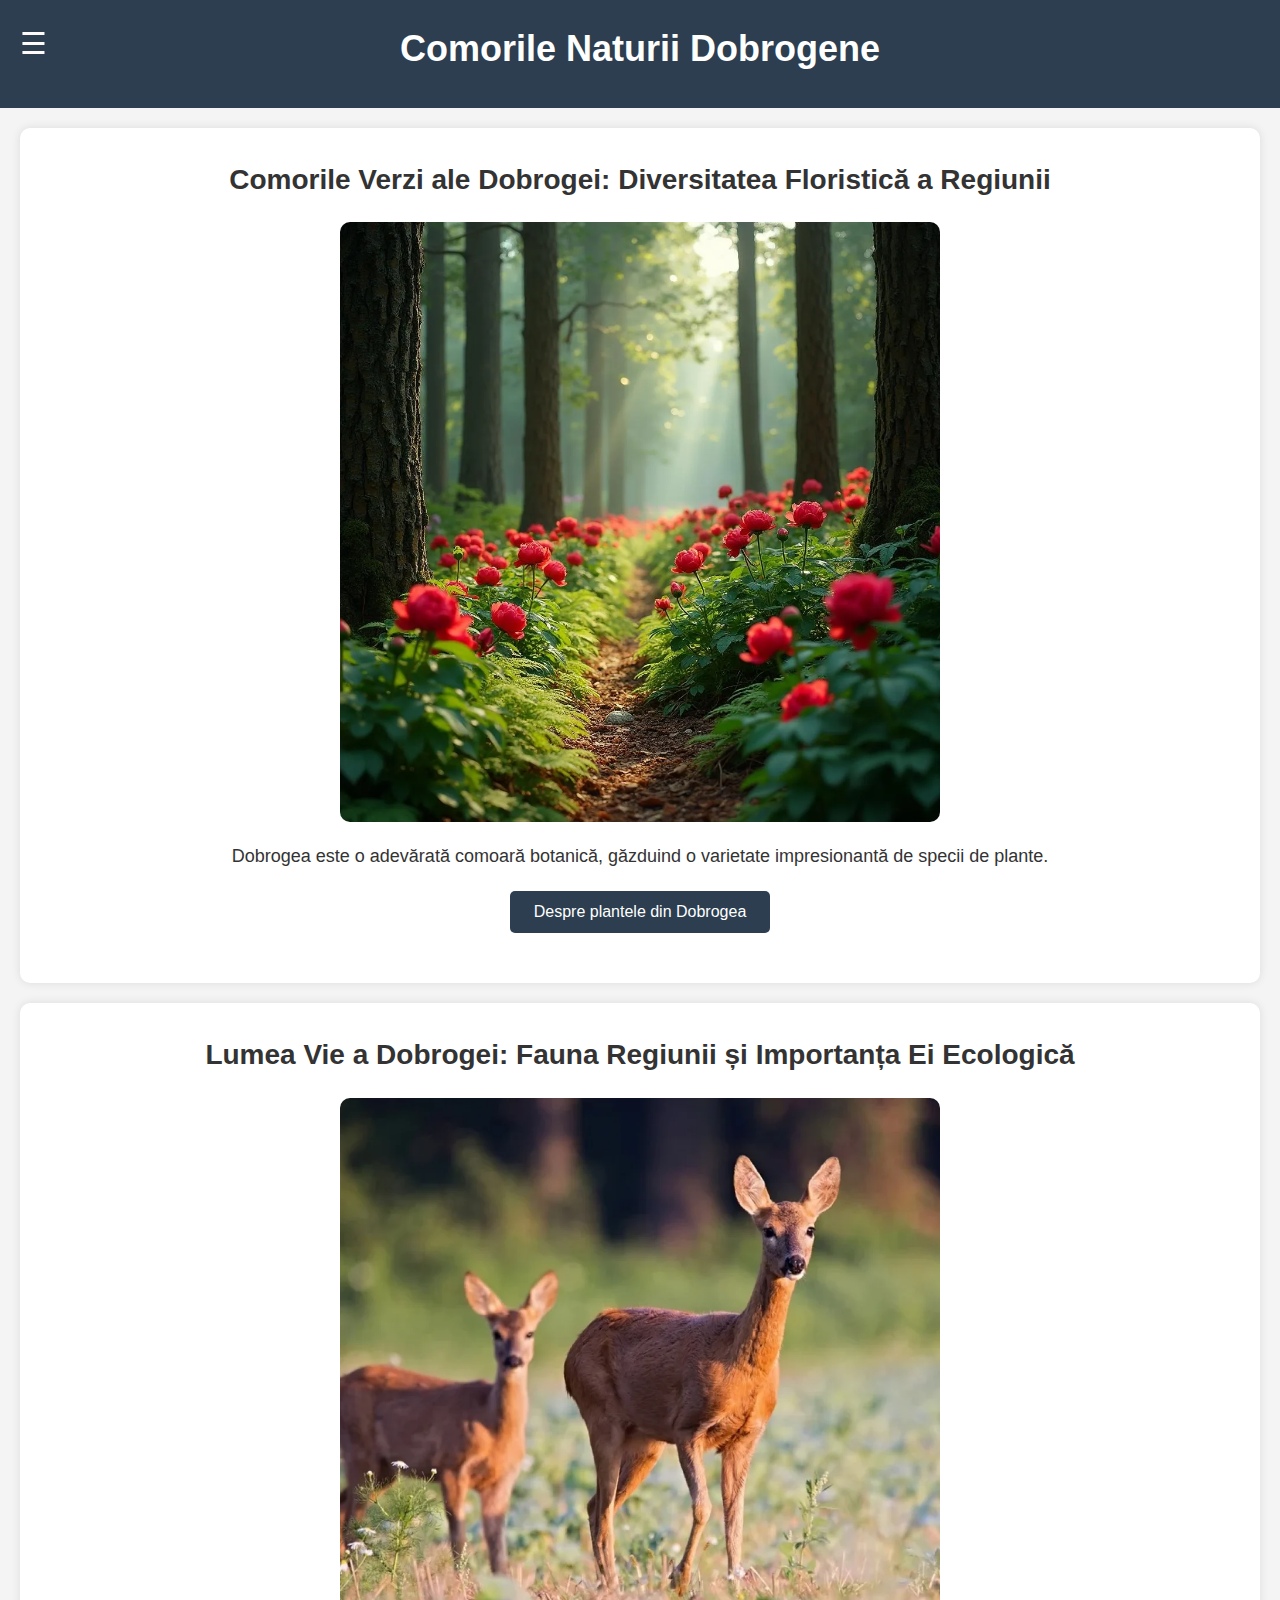
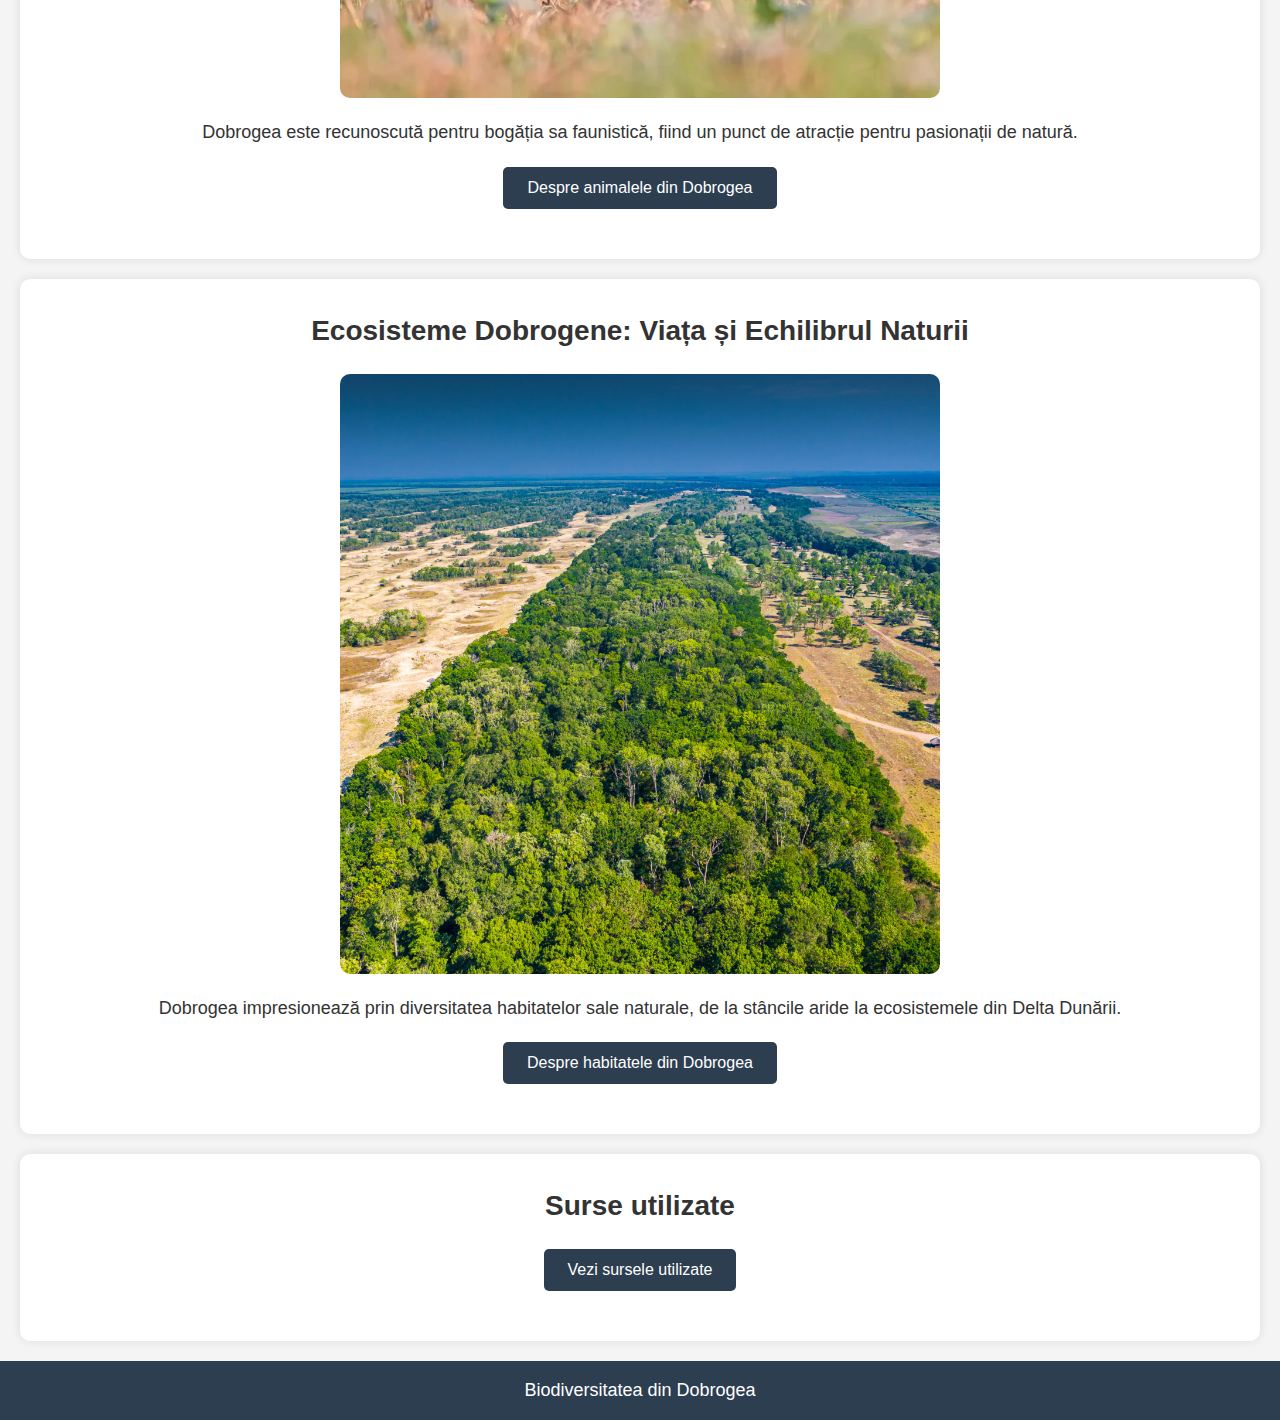
==== Acasă.html @ e5513077 "Add files via upload" ====
<!DOCTYPE html>
<html lang="ro">
<head>
    <meta charset="UTF-8">
    <meta name="viewport" content="width=device-width, initial-scale=1.0">
    <title>Biodiversitatea din Dobrogea</title>
    <link rel="stylesheet" href="CSS/style.css">
</head>
<body>

    <header id="header">
        <h1>Comorile Naturii Dobrogene</h1>
        <div id="hamburger-menu-container">
            <div id="hamburger-menu" onclick="toggleMenu()">
                &#9776; <!-- Simbolul hamburger -->
            </div>
            <nav class="menu">
                <ul>
                    <li><a href="Acasă.html">Acasă</a></li>
                    <li><a href="HTML/Plante.html">Plante</a></li>
                    <li><a href="HTML/Animale.html">Animale</a></li>
                    <li><a href="HTML/Habitate.html">Habitate</a></li>
                    <li><a href="HTML/Surse.html">Surse</a></li>
                </ul>
            </nav>
        </div>
    </header>    
    <script src="JS/script-meniu.js"></script>

    <!--<section id="biodiversitatea-in-dobrogea">
        <h2>Despre Dobrogea</h2>
        <p>Dobrogea este o regiune impresionantă, recunoscută pentru biodiversitatea sa unică.</p>
    </section>-->

    <section id="plante">
        <h2>Comorile Verzi ale Dobrogei: Diversitatea Floristică a Regiunii</h2>
        <img src="poze/pornire/plante.png" alt="Flora Dobrogei">
        <p>
            Dobrogea este o adevărată comoară botanică, găzduind o varietate impresionantă de specii de plante.
        </p>
        <button onclick="location.href='HTML/plante.html'">Despre plantele din Dobrogea</button>
    </section>

    <section id="animale">
        <h2>Lumea Vie a Dobrogei: Fauna Regiunii și Importanța Ei Ecologică</h2>
        <img src="poze/pornire/animale.webp" alt="Fauna Dobrogei">
        <p>
            Dobrogea este recunoscută pentru bogăția sa faunistică, fiind un punct de atracție pentru pasionații de natură.
        </p>
        <button onclick="location.href='HTML/animale.html'">Despre animalele din Dobrogea</button>
    </section>
    
    <section id="habitate">
        <h2>Ecosisteme Dobrogene: Viața și Echilibrul Naturii</h2>
        <img src="poze/pornire/habitate.png" alt="Habitate naturale din Dobrogea">
        <p>
            Dobrogea impresionează prin diversitatea habitatelor sale naturale, de la stâncile aride la ecosistemele din Delta Dunării.
        </p>
        <button onclick="location.href='HTML/habitate.html'">Despre habitatele din Dobrogea</button>
    </section>

    <section id="resurse">
        <h2>Surse utilizate</h2>
        <button onclick="location.href='HTML/resurse.html'">Vezi sursele utilizate</button>
    </section>

    <footer>
        <p>Biodiversitatea din Dobrogea</p>
    </footer>

    

</body>
</html>
---- CSS/style.css ----
/* Resetare stiluri implicite */
* {
    margin: 0;
    padding: 0;
    box-sizing: border-box;
}

/* Stil pentru întregul site */
body {
    font-family: Arial, sans-serif;
    line-height: 1.6;
    background-color: #f4f4f4;
    color: #333;
}

/* Stil pentru antet și navigație */
header {
    background: #2c3e50;
    color: white;
    padding: 20px;
    text-align: center;
    position: sticky;
    top: 0;
    z-index: 1000;
}

header h1 {
    font-size: 36px;
    margin-bottom: 10px;
}

#hamburger-menu {
    font-size: 30px;
    cursor: pointer;
    color: rgb(254, 250, 250);
    position: fixed;
    top: 20px;
    left: 20px;
    z-index: 1300;
}

/* Stil pentru butonul Acasă */
#home-button {
    font-size: 30px;
    cursor: pointer;
    color: rgb(254, 250, 250);
    position: fixed;
    top: 20px;
    right: 20px;
    z-index: 1200;
}

/* Meniul hamburger care este ascuns inițial */
.menu {
    display: none;
    position: fixed;
    top: 0;
    left: 0;
    background: rgba(44, 62, 80, 0.8);
    width: 300px;
    height: 100%;
    box-shadow: 0 0 15px rgba(0, 0, 0, 0.3);
    border-radius: 5px;
    z-index: 1250;
    opacity: 0;
    transition: opacity 0.3s ease-in-out;
}

/* Meniul vizibil atunci când este activ */
.menu.active {
    display: block;
    opacity: 1;
}

/* Stil pentru elementele din meniu */
.menu ul {
    list-style: none;
    padding: 0;
    margin: 0;
}

/* Aplicați spațiere doar pentru butoane */
.menu ul li a {
    display: block;
    color: white;
    text-decoration: none;
    padding: 20px 30px;
    font-size: 24px;
    transition: background 0.3s;
    border-bottom: 1px solid rgba(255, 255, 255, 0.1);
    margin-top: 25px;
}

.menu ul li a:first-child {
    margin-top: 0;
}

.menu ul li a:hover {
    background: rgba(26, 188, 156, 0.7);
}

/* Media Queries pentru dispozitive mobile */
@media (max-width: 768px) {
    section, aside {
        width: 100%;
        margin: 0;
    }
    .imagine {
        width: 100%;
    }
}

/* Stil pentru secțiuni */
section {
    padding: 30px;
    margin: 20px;
    background: white;
    border-radius: 10px;
    box-shadow: 0 0 10px rgba(0, 0, 0, 0.1);
}

section img {
    width: 100%;
    max-width: 600px;
    display: block;
    margin: 20px auto;
    border-radius: 10px;
}

h2 {
    text-align: center;
    font-size: 28px;
    margin-bottom: 15px;
}

/* Stil pentru paragrafe */
p {
    text-align: center;
    font-size: 18px;
}

/* Stil pentru butoane */
button {
    display: block;
    margin: 20px auto;
    padding: 12px 24px;
    background: #2c3e50;
    color: white;
    border: none;
    border-radius: 5px;
    cursor: pointer;
    font-size: 16px;
    transition: background 0.3s;
}

button:hover {
    background: #1a252f;
}

/* Stil pentru footer */
footer {
    text-align: center;
    padding: 15px;
    background: #2c3e50;
    color: white;
}

/* Efect de derulare lină între secțiuni */
html {
    scroll-behavior: smooth;
}
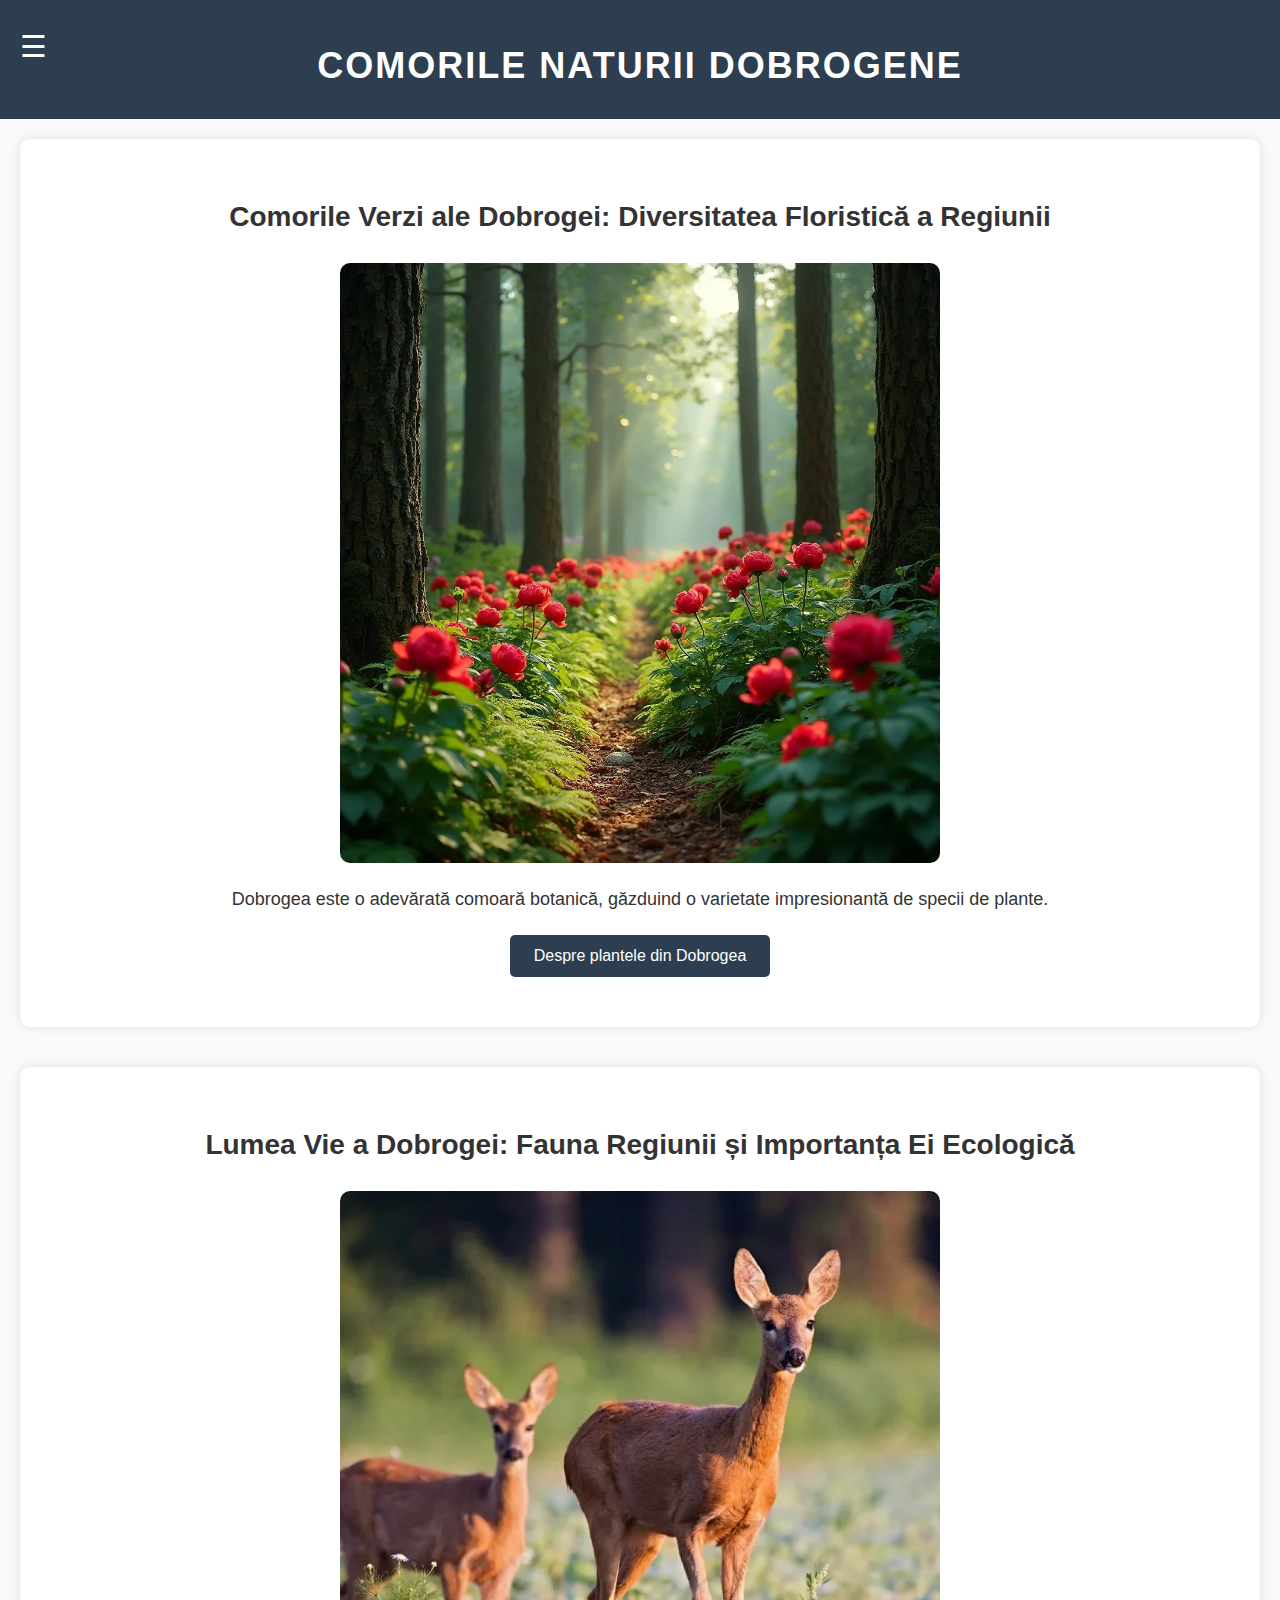
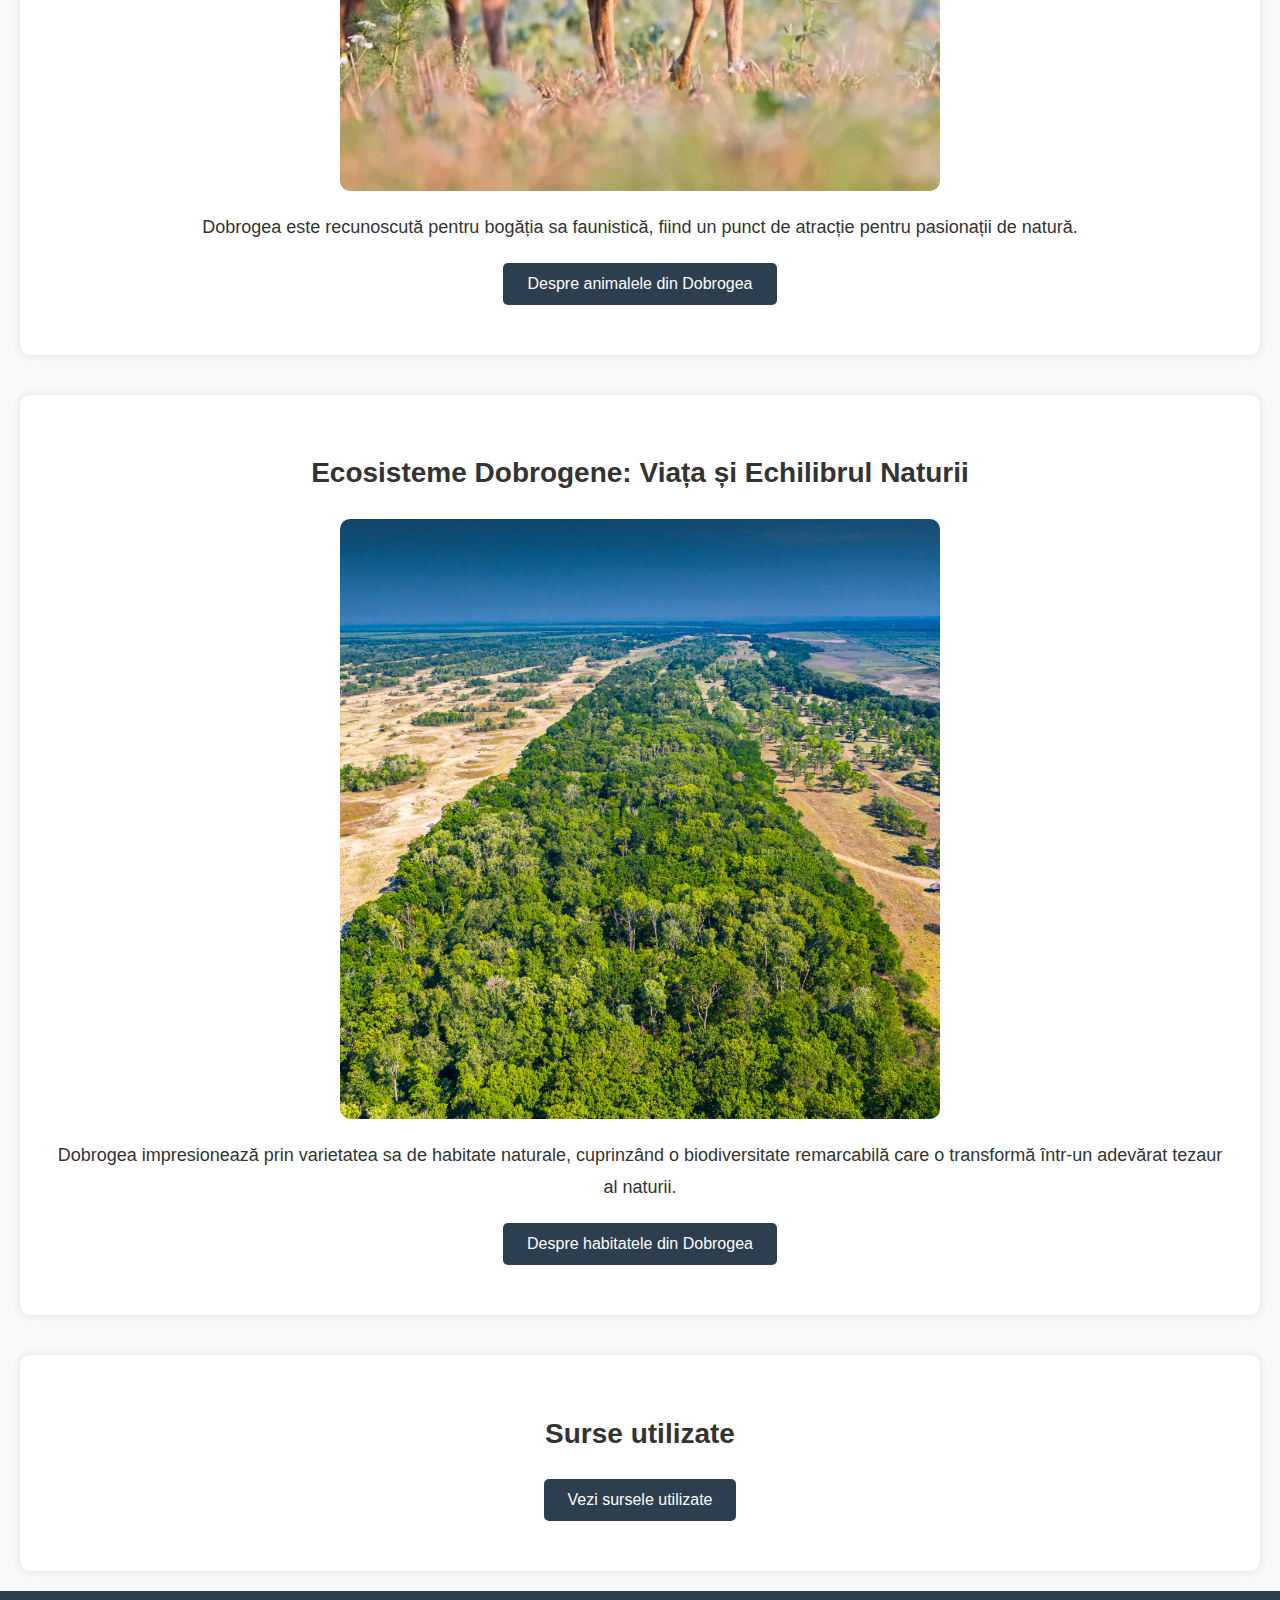
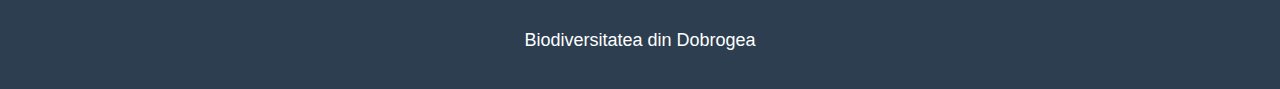
==== commit 4e371424: "Add files via upload" ====
--- a/Acasă.html
+++ b/Acasă.html
@@ -38,7 +38,7 @@
         <p>
             Dobrogea este o adevărată comoară botanică, găzduind o varietate impresionantă de specii de plante.
         </p>
-        <button onclick="location.href='HTML/plante.html'">Despre plantele din Dobrogea</button>
+        <button onclick="location.href='HTML/Plante.html'">Despre plantele din Dobrogea</button>
     </section>
 
     <section id="animale">
@@ -47,21 +47,21 @@
         <p>
             Dobrogea este recunoscută pentru bogăția sa faunistică, fiind un punct de atracție pentru pasionații de natură.
         </p>
-        <button onclick="location.href='HTML/animale.html'">Despre animalele din Dobrogea</button>
+        <button onclick="location.href='HTML/Animale.html'">Despre animalele din Dobrogea</button>
     </section>
     
     <section id="habitate">
         <h2>Ecosisteme Dobrogene: Viața și Echilibrul Naturii</h2>
         <img src="poze/pornire/habitate.png" alt="Habitate naturale din Dobrogea">
         <p>
-            Dobrogea impresionează prin diversitatea habitatelor sale naturale, de la stâncile aride la ecosistemele din Delta Dunării.
+            Dobrogea impresionează prin varietatea sa de habitate naturale, cuprinzând o biodiversitate remarcabilă care o transformă într-un adevărat tezaur al naturii.
         </p>
-        <button onclick="location.href='HTML/habitate.html'">Despre habitatele din Dobrogea</button>
+        <button onclick="location.href='HTML/Habitate.html'">Despre habitatele din Dobrogea</button>
     </section>
 
     <section id="resurse">
         <h2>Surse utilizate</h2>
-        <button onclick="location.href='HTML/resurse.html'">Vezi sursele utilizate</button>
+        <button onclick="location.href='HTML/Surse.html'">Vezi sursele utilizate</button>
     </section>
 
     <footer>
--- a/CSS/style.css
+++ b/CSS/style.css
@@ -1,32 +1,35 @@
-/* Resetare stiluri implicite */
-* {
-    margin: 0;
-    padding: 0;
-    box-sizing: border-box;
-}
 
 /* Stil pentru întregul site */
 body {
-    font-family: Arial, sans-serif;
-    line-height: 1.6;
-    background-color: #f4f4f4;
+    font-family: 'Arial', sans-serif;
+    line-height: 1.8;
+    margin: 0;
+    padding: 0;
+    display: flex;
+    flex-direction: column;
+    background-color: #f9f9f9;
     color: #333;
 }
 
 /* Stil pentru antet și navigație */
 header {
-    background: #2c3e50;
+    background-color: #2c3e50;
     color: white;
-    padding: 20px;
+    padding: 10px;
     text-align: center;
     position: sticky;
     top: 0;
     z-index: 1000;
 }
 
-header h1 {
+h1 {
+    text-align: center;
     font-size: 36px;
+    font-weight: bold;
     margin-bottom: 10px;
+    color: white; /* Setează culoarea titlului la alb pentru a fi vizibil pe fundalul închis */
+    text-transform: uppercase;
+    letter-spacing: 2px;
 }
 
 #hamburger-menu {
